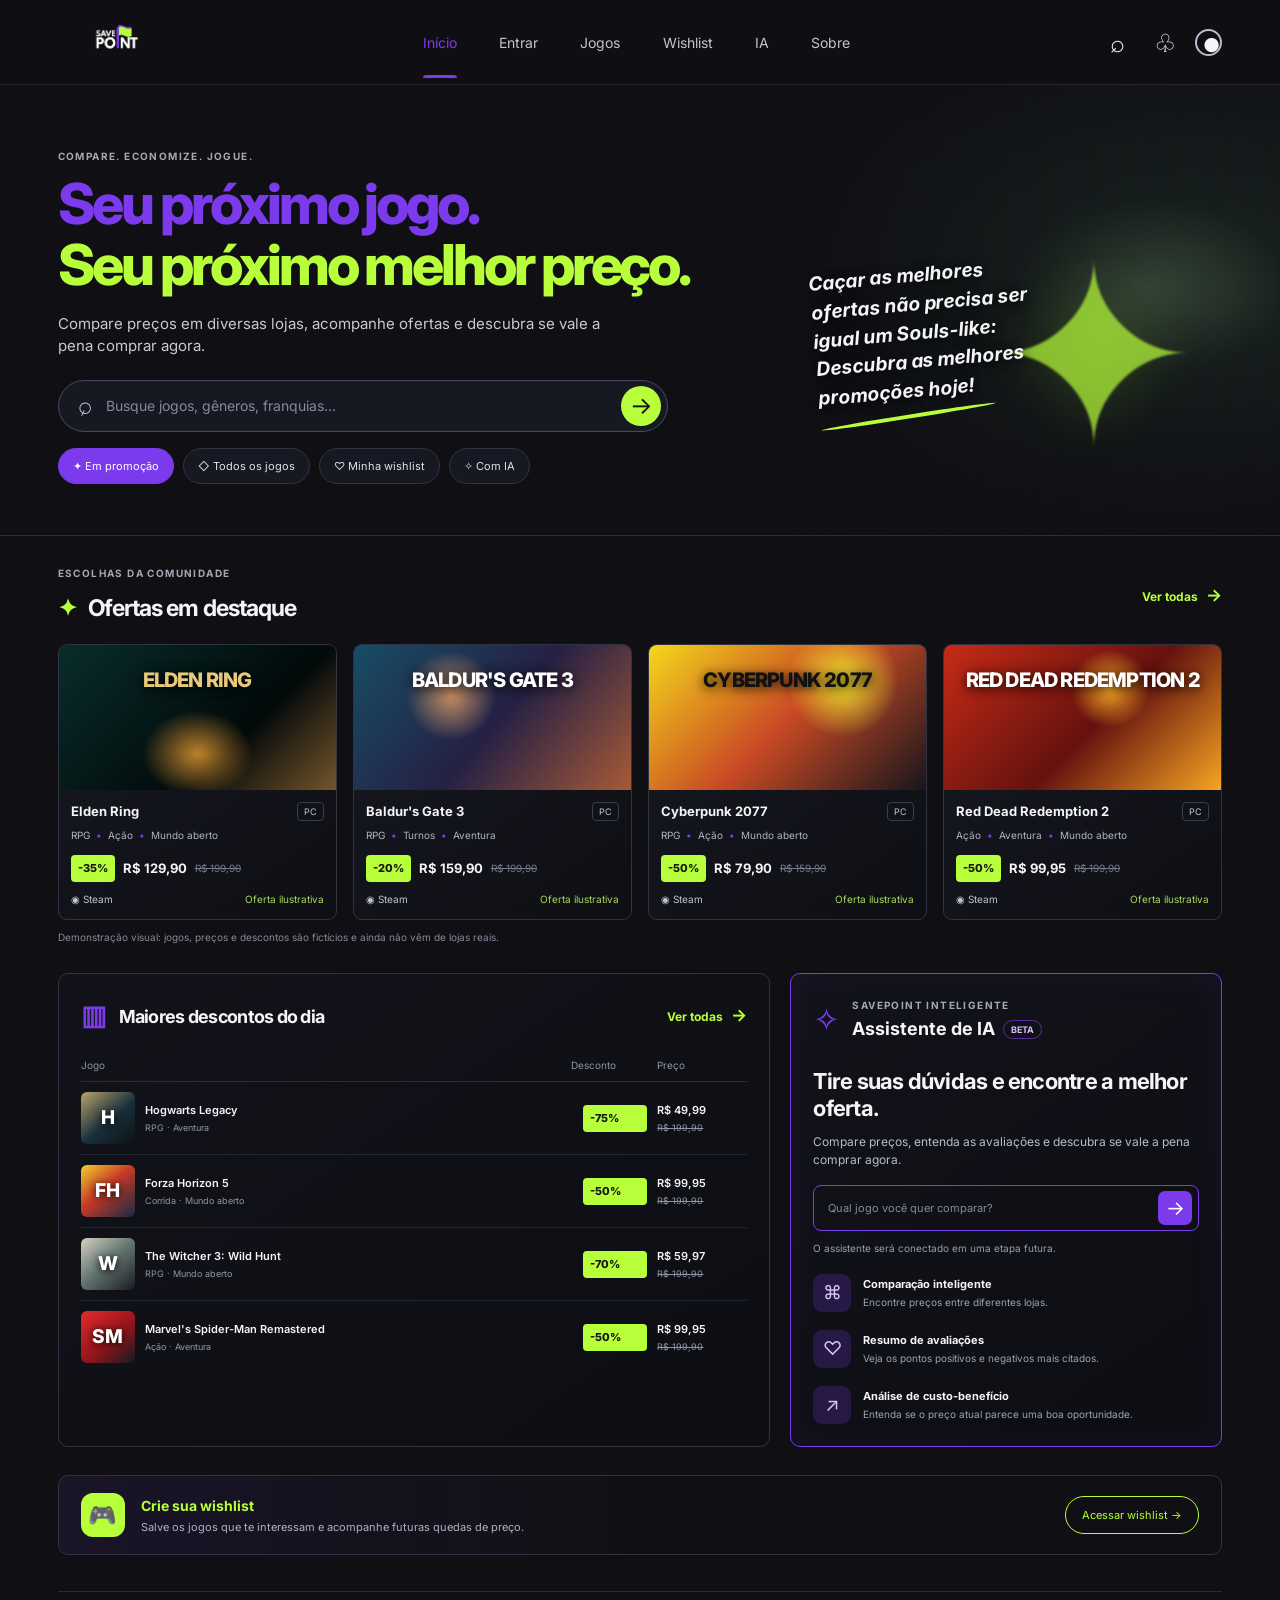
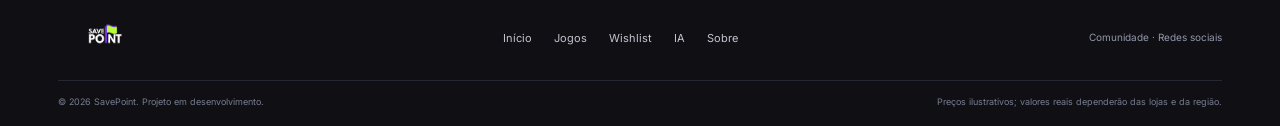
==== SavePoint/index.html @ 069fd445 "feat: implement SavePoint frontend and authentication UI" ====
<!doctype html>
<html lang="pt-BR">
<head>
  <meta charset="utf-8">
  <meta name="viewport" content="width=device-width, initial-scale=1">
  <meta name="theme-color" content="#101014">
  <meta name="description" content="Compare preços de jogos para PC e encontre sua próxima oferta na SavePoint.">
  <title>SavePoint — Seu próximo jogo. Seu próximo melhor preço.</title>
  <link rel="stylesheet" href="css/style.css">
  <script src="js/script.js" defer></script>
</head>
<body>
  <header class="site-header">
    <a class="brand" href="#" aria-label="SavePoint — início">
      <img src="assets/logo.png" alt="SavePoint" class="brand-logo">
    </a>
    <button class="menu-toggle" aria-expanded="false" aria-controls="main-nav">Menu</button>
    <nav class="main-nav" id="main-nav" aria-label="Navegação principal">
      <a class="active" href="#inicio">Início</a>
      <a href="login.html">Entrar</a>
      <a href="#ofertas">Jogos</a>
      <a href="#wishlist">Wishlist</a>
      <a href="#assistente">IA</a>
      <a href="#sobre">Sobre</a>
    </nav>
    <div class="header-actions">
      <button class="icon-button" type="button" aria-label="Focar busca" id="focus-search">⌕</button>
      <button class="icon-button" type="button" aria-label="Notificações">♧</button>
      <button class="icon-button profile-button" type="button" aria-label="Perfil">●</button>
    </div>
         </header>



  <main>
    <section class="hero" id="inicio">
      <div class="hero-content">
        <p class="eyebrow">COMPARE. ECONOMIZE. JOGUE.</p>
        <h1><span class="headline-purple">Seu próximo jogo.</span><br><span class="headline-green">Seu próximo melhor preço.</span></h1>
        <p class="hero-copy">Compare preços em diversas lojas, acompanhe ofertas e descubra se vale a pena comprar agora.</p>
        <form class="search-form" id="search-form" role="search">
          <label class="sr-only" for="game-search">Busque jogos, gêneros ou franquias</label>
          <span class="search-icon" aria-hidden="true">⌕</span>
          <input id="game-search" type="search" placeholder="Busque jogos, gêneros, franquias..." autocomplete="off">
          <button class="search-submit" type="submit" aria-label="Buscar">→</button>
        </form>
        <div class="quick-filters" aria-label="Atalhos">
          <button class="filter-chip selected" data-filter="sale" type="button">✦ Em promoção</button>
          <button class="filter-chip" data-filter="all" type="button">◇ Todos os jogos</button>
          <a class="filter-chip" href="#wishlist">♡ Minha wishlist</a>
          <a class="filter-chip" href="#assistente">✧ Com IA</a>
        </div>
      </div>
      <div class="hero-art" aria-label="Arte decorativa de fantasia">
        <div class="hero-art-overlay"></div>
        <p class="hero-note">Caçar as melhores ofertas não precisa ser igual um <em>Souls-like</em>: Descubra as melhores promoções hoje!</p>
      </div>
    </section>



    <section class="section deals-section" id="ofertas">
      <div class="section-heading">
        <div>
          <p class="section-kicker">ESCOLHAS DA COMUNIDADE</p>
            <h2><span class="lime-symbol">✦</span> Ofertas em destaque</h2>
        </div>
        <a class="text-link" href="#descontos">Ver todas <span aria-hidden="true">→</span></a>
      </div>
      <div class="deal-grid" id="deal-grid">
        <article class="game-card" data-title="Elden Ring" data-sale="true">
          <div class="game-art art-elden" role="img" aria-label="Arte ilustrativa de fantasia sombria"><span>ELDEN RING</span></div>
          <div class="game-card-body">
            <div class="game-title-row"><h3>Elden Ring</h3><span class="store-label">PC</span></div>
            <p class="game-tags">RPG <span>•</span> Ação <span>•</span> Mundo aberto</p>
            <div class="price-row"><span class="discount">-35%</span><strong>R$ 129,90</strong><del>R$ 199,90</del></div>
            <p class="store-name">◉ Steam <span class="deal-status">Oferta ilustrativa</span></p>
          </div>
        </article>
        <article class="game-card" data-title="Baldur's Gate 3" data-sale="true">
          <div class="game-art art-baldur" role="img" aria-label="Arte ilustrativa de aventura fantástica"><span>BALDUR'S GATE 3</span></div>
          <div class="game-card-body">
            <div class="game-title-row"><h3>Baldur's Gate 3</h3><span class="store-label">PC</span></div>
            <p class="game-tags">RPG <span>•</span> Turnos <span>•</span> Aventura</p>
            <div class="price-row"><span class="discount">-20%</span><strong>R$ 159,90</strong><del>R$ 199,90</del></div>
            <p class="store-name">◉ Steam <span class="deal-status">Oferta ilustrativa</span></p>
          </div>
        </article>
        <article class="game-card" data-title="Cyberpunk 2077" data-sale="true">
          <div class="game-art art-cyber" role="img" aria-label="Arte ilustrativa de ficção científica"><span>CYBERPUNK 2077</span></div>
          <div class="game-card-body">
            <div class="game-title-row"><h3>Cyberpunk 2077</h3><span class="store-label">PC</span></div>
            <p class="game-tags">RPG <span>•</span> Ação <span>•</span> Mundo aberto</p>
            <div class="price-row"><span class="discount">-50%</span><strong>R$ 79,90</strong><del>R$ 159,90</del></div>
            <p class="store-name">◉ Steam <span class="deal-status">Oferta ilustrativa</span></p>
          </div>
        </article>
        <article class="game-card" data-title="Red Dead Redemption 2" data-sale="true">
          <div class="game-art art-reddead" role="img" aria-label="Arte ilustrativa de faroeste"><span>RED DEAD REDEMPTION 2</span></div>
          <div class="game-card-body">
            <div class="game-title-row"><h3>Red Dead Redemption 2</h3><span class="store-label">PC</span></div>
            <p class="game-tags">Ação <span>•</span> Aventura <span>•</span> Mundo aberto</p>
            <div class="price-row"><span class="discount">-50%</span><strong>R$ 99,95</strong><del>R$ 199,90</del></div>
            <p class="store-name">◉ Steam <span class="deal-status">Oferta ilustrativa</span></p>
          </div>
        </article>
      </div>
      <p class="demo-notice">Demonstração visual: jogos, preços e descontos são fictícios e ainda não vêm de lojas reais.</p>
    </section>

    <section class="content-grid">
      <section class="panel discounts-panel" id="descontos">
        <div class="panel-heading">
          <div><span class="panel-icon purple-icon">▥</span><h2>Maiores descontos do dia</h2></div>
          <a class="text-link" href="#ofertas">Ver todas <span aria-hidden="true">→</span></a>
        </div>
        <div class="discount-table">
          <div class="table-head"><span>Jogo</span><span>Desconto</span><span>Preço</span></div>
          <article class="discount-row"><div class="mini-cover mini-hogwarts">H</div><div class="row-game"><strong>Hogwarts Legacy</strong><small>RPG · Aventura</small></div><span class="discount">-75%</span><div class="row-price"><strong>R$ 49,99</strong><del>R$ 199,90</del></div></article>
          <article class="discount-row"><div class="mini-cover mini-racing">FH</div><div class="row-game"><strong>Forza Horizon 5</strong><small>Corrida · Mundo aberto</small></div><span class="discount">-50%</span><div class="row-price"><strong>R$ 99,95</strong><del>R$ 199,90</del></div></article>
          <article class="discount-row"><div class="mini-cover mini-witcher">W</div><div class="row-game"><strong>The Witcher 3: Wild Hunt</strong><small>RPG · Mundo aberto</small></div><span class="discount">-70%</span><div class="row-price"><strong>R$ 59,97</strong><del>R$ 199,90</del></div></article>
          <article class="discount-row"><div class="mini-cover mini-spider">SM</div><div class="row-game"><strong>Marvel's Spider-Man Remastered</strong><small>Ação · Aventura</small></div><span class="discount">-50%</span><div class="row-price"><strong>R$ 99,95</strong><del>R$ 199,90</del></div></article>
        </div>
      </section>

      <aside class="panel ai-panel" id="assistente">
        <div class="ai-heading"><span class="ai-sparkle">✧</span><div><p class="section-kicker">SAVEPOINT INTELIGENTE</p><h2>Assistente de IA <span class="beta-badge">BETA</span></h2></div></div>
        <h3>Tire suas dúvidas e encontre a melhor oferta.</h3>
        <p class="ai-copy">Compare preços, entenda as avaliações e descubra se vale a pena comprar agora.</p>
        <form class="ai-form" id="ai-form">
          <label class="sr-only" for="ai-question">Pergunte ao assistente</label>
          <input id="ai-question" type="text" placeholder="Qual jogo você quer comparar?">
          <button type="submit" aria-label="Enviar pergunta">→</button>
        </form>
        <p class="ai-feedback" id="ai-feedback" aria-live="polite">O assistente será conectado em uma etapa futura.</p>
        <div class="ai-feature"><span>⌘</span><div><strong>Comparação inteligente</strong><p>Encontre preços entre diferentes lojas.</p></div></div>
        <div class="ai-feature"><span>♡</span><div><strong>Resumo de avaliações</strong><p>Veja os pontos positivos e negativos mais citados.</p></div></div>
        <div class="ai-feature"><span>↗</span><div><strong>Análise de custo-benefício</strong><p>Entenda se o preço atual parece uma boa oportunidade.</p></div></div>
      </aside>
    </section>



    <section class="wishlist-banner" id="wishlist">
      <div class="wishlist-icon">🎮</div>
      <div><h2>Crie sua wishlist</h2><p>Salve os jogos que te interessam e acompanhe futuras quedas de preço.</p></div>
      <button class="outline-button" id="wishlist-button" type="button">Acessar wishlist <span aria-hidden="true">→</span></button>
    </section>
  </main>





  <footer class="site-footer" id="sobre">
    <div class="footer-main">
    <a class="brand footer-brand" href="#inicio"><img src="assets/logo.png" alt="SavePoint" class="brand-logo"></a>
    <nav aria-label="Navegação do rodapé"><a href="#inicio">Início</a><a href="#ofertas">Jogos</a><a href="#wishlist">Wishlist</a><a href="#assistente">IA</a><a href="#sobre">Sobre</a></nav>
        <p class="footer-social">Comunidade · Redes sociais</p>
    </div>
    <div class="footer-bottom"><span>© 2026 SavePoint. Projeto em desenvolvimento.</span><span>Preços ilustrativos; valores reais dependerão das lojas e da região.</span></div>
  </footer>
</body>
</html>
---- SavePoint/css/style.css ----
@import url('https://fonts.googleapis.com/css2?family=Inter:wght@400;500;600;700;800&display=swap');

:root {
  --bg: #101014;
  --purple: #7C3AED;
  --lime: #B8FF3B;
  --panel: #242424;
  --white: #F5F5F7;
  --muted: #A5A7B5;
  --line: #2A2D3A;
  --content: 1440px;
}
* { box-sizing: border-box; }

html { scroll-behavior: smooth; }

body { margin: 0; background: var(--bg); color: var(--white); font-family: Inter, Arial, sans-serif; font-size: 14px; line-height: 1.5; }
a { color: inherit; text-decoration: none; }

button, input { font: inherit; }

button, a { -webkit-tap-highlight-color: transparent; }

button { cursor: pointer; }

.site-header { min-height: 76px; padding: 12px clamp(20px, 4.5vw, 68px); display: flex; align-items: center; gap: 36px; border-bottom: 1px solid #252630; background: rgba(16,16,20,.96); position: sticky; top: 0; z-index: 10; }
.brand { display: inline-flex; align-items: center; flex-shrink: 0; }

.brand-logo { display: block; width: 116px; max-height: 60px; object-fit: contain; }
.main-nav { display: flex; align-items: center; justify-content: center; gap: clamp(20px, 3.3vw, 48px); margin: 0 auto; }
.main-nav a, .site-footer nav a { color: #C3C4D0; transition: color .2s ease; }
.main-nav a:hover, .site-footer nav a:hover { color: var(--lime); }
.main-nav a.active { color: var(--purple); position: relative; }

.main-nav a.active::after { content: ""; height: 3px; background: var(--purple); position: absolute; bottom: -25px; left: 0; right: 0; border-radius: 3px 3px 0 0; }
.header-actions { display: flex; gap: 12px; align-items: center; }
.icon-button { width: 36px; height: 36px; display: grid; place-items: center; color: var(--white); background: transparent; border: 0; font-size: 25px; }
.profile-button { font-size: 19px; border: 2px solid #B8BDD0; border-radius: 50%; width: 27px; height: 27px; }
.menu-toggle { display: none; color: var(--white); background: var(--panel); border: 1px solid var(--line); border-radius: 9px; padding: 7px 10px; }
.hero { min-height: 390px; position: relative; overflow: hidden; display: grid; grid-template-columns: 1.2fr .8fr; border-bottom: 1px solid var(--line); }
.hero-content { padding: clamp(35px, 5vw, 70px) 0 clamp(35px, 4vw, 55px) clamp(20px, 4.5vw, 68px); position: relative; z-index: 2; }
.eyebrow, .section-kicker { color: var(--muted); letter-spacing: .14em; font-size: 10px; font-weight: 700; margin: 0 0 10px; }
.hero h1 { font-size: clamp(34px, 4.4vw, 61px); line-height: 1.08; letter-spacing: -.055em; margin: 0; font-weight: 800; }
.headline-purple { color: var(--purple); }
.headline-green { color: var(--lime); }
.hero-copy { color: #C7C9D5; max-width: 560px; font-size: 15px; margin: 17px 0 22px; }
.search-form { max-width: 610px; display: flex; align-items: center; gap: 12px; border: 1px solid #45485D; background: #171922; border-radius: 999px; padding: 5px 6px 5px 18px; min-height: 52px; box-shadow: inset 0 0 0 1px rgba(255,255,255,.015); }
.search-icon { color: #B8BDD0; font-size: 25px; transform: rotate(-20deg); }
.search-form input, .ai-form input { flex: 1; min-width: 0; background: transparent; border: 0; outline: 0; color: var(--white); }
.search-form input::placeholder, .ai-form input::placeholder { color: #85899B; }
.search-submit { width: 40px; height: 40px; border: 0; border-radius: 50%; color: #141414; background: var(--lime); font-size: 24px; transition: transform .2s; }
.search-submit:hover { transform: translateX(2px); }
.quick-filters { display: flex; flex-wrap: wrap; gap: 9px; margin-top: 16px; }
.filter-chip { color: #E0E1E9; background: #171922; border: 1px solid #303342; border-radius: 999px; padding: 9px 14px; font-size: 11px; }
.filter-chip:hover { border-color: var(--purple); }
.filter-chip.selected { background: var(--purple); border-color: var(--purple); color: white; }
.hero-art { min-height: 390px; position: relative; background: radial-gradient(ellipse at 75% 45%, #3B4D3B 0%, #17201E 25%, #101014 70%); }
.hero-art::before { content: ""; position: absolute; inset: 0; background: linear-gradient(90deg, var(--bg) 0%, rgba(16,16,20,.45) 26%, rgba(16,16,20,.05) 100%), linear-gradient(0deg, rgba(16,16,20,.55), transparent 50%); }
.hero-art::after { content: "✦"; position: absolute; right: 16%; top: 18%; color: rgba(184,255,59,.7); font-size: clamp(120px, 20vw, 250px); filter: blur(1px); text-shadow: 0 0 60px rgba(184,255,59,.16); }
.hero-note { position: absolute; z-index: 1; left: 9%; bottom: 22%; max-width: 220px; color: var(--white); font-size: clamp(15px, 1.5vw, 20px); font-style: italic; font-weight: 700; transform: rotate(-5deg); text-shadow: 0 2px 12px #000; }
.hero-note::after { content: ""; display: block; height: 4px; width: 80%; margin-top: 9px; background: var(--lime); transform: rotate(-4deg); border-radius: 50%; }
.section, .content-grid, .wishlist-banner, .site-footer { width: min(calc(100% - 2 * clamp(20px, 4.5vw, 68px)), var(--content)); margin-left: auto; margin-right: auto; }
.deals-section { padding-top: 30px; }
.section-heading, .panel-heading { display: flex; align-items: center; justify-content: space-between; gap: 18px; margin-bottom: 18px; }
.section-heading h2, .panel-heading h2 { margin: 0; font-size: 23px; letter-spacing: -.04em; }
.lime-symbol { color: var(--lime); margin-right: 8px; }
.text-link { color: var(--lime); font-size: 12px; font-weight: 700; white-space: nowrap; }
.text-link span { font-size: 17px; margin-left: 5px; }
.deal-grid { display: grid; grid-template-columns: repeat(4, minmax(0, 1fr)); gap: 16px; }
.game-card { overflow: hidden; border: 1px solid #303342; background: linear-gradient(145deg, #171922, #0E0F14); border-radius: 9px; transition: transform .2s ease, border-color .2s ease; min-width: 0; }
.game-card:hover { transform: translateY(-3px); border-color: var(--purple); }
.game-art { height: 145px; display: flex; align-items: flex-start; justify-content: center; padding: 20px 8px; color: white; text-align: center; font-weight: 800; font-size: 20px; letter-spacing: -.04em; text-shadow: 0 2px 12px #000; position: relative; overflow: hidden; }
.game-art::before { content: ""; position: absolute; inset: 0; opacity: .8; }
.game-art span { position: relative; z-index: 1; }
.art-elden { background: radial-gradient(ellipse at 50% 75%, #BD812B, transparent 28%), linear-gradient(135deg, #082D2B, #020909 65%, #75552B); color: #E9C87C; }
.art-baldur { background: radial-gradient(circle at 35% 35%, #C58D62, transparent 22%), linear-gradient(130deg, #174D65, #252044 52%, #A75A37); }
.art-cyber { background: radial-gradient(circle at 70% 25%, #F2E52E, transparent 25%), linear-gradient(135deg, #F4D81B, #C94A24 50%, #17151D); color: #111; }
.art-reddead { background: radial-gradient(circle at 60% 30%, #F9AB24, transparent 20%), linear-gradient(135deg, #C72B16, #64120F 55%, #F6A522); }
.game-card-body { padding: 12px; }
.game-title-row { display: flex; align-items: center; justify-content: space-between; gap: 8px; }
.game-title-row h3 { font-size: 13px; margin: 0; font-weight: 700; }
.store-label { font-size: 9px; color: #C5C7D5; border: 1px solid #3A3D4D; padding: 2px 6px; border-radius: 4px; }
.game-tags { color: #B0B4C5; font-size: 10px; margin: 7px 0 12px; }
.game-tags span { color: var(--purple); padding: 0 3px; }
.price-row { display: flex; align-items: center; flex-wrap: wrap; gap: 8px; }
.discount { display: inline-block; color: #15180D; background: var(--lime); font-size: 11px; font-weight: 800; padding: 5px 7px; border-radius: 4px; white-space: nowrap; }
.price-row strong { font-size: 13px; }
del { color: #777D91; font-size: 10px; }
.store-name { color: #C0C4D2; font-size: 10px; margin: 10px 0 0; }
.deal-status { color: #A7D95B; float: right; }
.demo-notice { color: #85899B; font-size: 10px; margin: 10px 0 0; }
.content-grid { display: grid; grid-template-columns: minmax(0, 1.65fr) minmax(290px, 1fr); gap: 20px; margin-top: 28px; }
.panel { border: 1px solid #303342; border-radius: 10px; background: linear-gradient(145deg, #12131A, #0D0E13); padding: 22px; min-width: 0; }
.panel-heading { margin-bottom: 14px; }
.panel-heading > div { display: flex; align-items: center; gap: 12px; }
.panel-heading h2 { font-size: 18px; }
.panel-icon { font-size: 27px; font-weight: 800; }
.purple-icon { color: var(--purple); }
.discount-table { width: 100%; }
.table-head { display: grid; grid-template-columns: minmax(0, 1fr) 76px 90px; gap: 10px; color: #8F94A9; font-size: 10px; border-bottom: 1px solid #282B38; padding: 8px 0; }
.discount-row { display: grid; grid-template-columns: 54px minmax(0, 1fr) 64px 90px; gap: 10px; align-items: center; border-bottom: 1px solid #252834; padding: 10px 0; }
.discount-row:last-child { border-bottom: 0; padding-bottom: 0; }
.mini-cover { width: 54px; height: 52px; border-radius: 6px; display: grid; place-items: center; font-weight: 800; font-size: 19px; color: white; text-shadow: 0 1px 8px #000; }
.mini-hogwarts { background: linear-gradient(140deg, #B7A36B, #172F3B 55%, #101014); }
.mini-racing { background: linear-gradient(140deg, #F2D02F, #C83A26 45%, #152A43); }
.mini-witcher { background: linear-gradient(140deg, #D6D1C0, #687B76 45%, #1A1B22); }
.mini-spider { background: linear-gradient(140deg, #E52B2D, #95151B 55%, #171922); }
.row-game { min-width: 0; }
.row-game strong, .row-price strong { display: block; font-size: 11px; font-weight: 600; }
.row-game small, .row-price del { display: block; color: #8F94A9; font-size: 9px; margin-top: 3px; }
.row-price { white-space: nowrap; }
.ai-panel { border-color: var(--purple); box-shadow: inset 0 0 35px rgba(124,58,237,.07); }
.ai-heading { display: flex; gap: 12px; align-items: center; }
.ai-sparkle { color: var(--purple); font-size: 32px; }
.ai-heading .section-kicker { margin-bottom: 2px; }
.ai-heading h2 { margin: 0; font-size: 18px; }
.beta-badge { font-size: 9px; color: #D6BFFF; border: 1px solid #5C2AA5; border-radius: 99px; padding: 3px 7px; vertical-align: middle; margin-left: 4px; }
.ai-panel > h3 { font-size: 22px; line-height: 1.25; margin: 24px 0 10px; letter-spacing: -.035em; }
.ai-copy { color: #B8BBCB; font-size: 12px; margin: 0 0 16px; }
.ai-form { display: flex; align-items: center; gap: 8px; border: 1px solid var(--purple); padding: 5px 6px 5px 12px; border-radius: 8px; }
.ai-form input { font-size: 11px; }
.ai-form button { width: 34px; height: 34px; border: 0; background: var(--purple); color: white; border-radius: 7px; font-size: 20px; }
.ai-feedback { color: #9A9EB0; font-size: 10px; min-height: 15px; }
.ai-feature { display: flex; align-items: center; gap: 12px; margin-top: 18px; }
.ai-feature > span { flex: 0 0 38px; height: 38px; display: grid; place-items: center; border-radius: 9px; color: #D9C4FF; background: rgba(124,58,237,.22); font-size: 19px; }
.ai-feature strong { display: block; font-size: 11px; }
.ai-feature p { margin: 3px 0 0; color: #9DA2B6; font-size: 10px; }
.wishlist-banner { margin-top: 28px; margin-bottom: 36px; border: 1px solid #303342; border-radius: 10px; background: linear-gradient(90deg, rgba(124,58,237,.09), transparent 50%); display: flex; align-items: center; gap: 16px; padding: 17px 22px; }
.wishlist-icon { width: 44px; height: 44px; display: grid; place-items: center; border-radius: 12px; background: var(--lime); color: #111; font-size: 23px; }
.wishlist-banner h2 { color: var(--lime); font-size: 14px; margin: 0 0 3px; }
.wishlist-banner p { color: #AEB2C3; font-size: 11px; margin: 0; }
.outline-button { margin-left: auto; background: transparent; color: var(--lime); border: 1px solid var(--lime); border-radius: 999px; padding: 10px 16px; font-size: 11px; white-space: nowrap; }
.outline-button:hover { color: var(--bg); background: var(--lime); }
.site-footer { border-top: 1px solid #282B38; padding: 22px 0 18px; }
.footer-main { display: flex; align-items: center; gap: 24px; justify-content: space-between; padding-bottom: 18px; }
.footer-brand .brand-logo { width: 94px; max-height: 48px; }
.site-footer nav { display: flex; flex-wrap: wrap; gap: 22px; font-size: 11px; }
.footer-social { color: #9297AA; font-size: 10px; }
.footer-bottom { display: flex; justify-content: space-between; gap: 20px; border-top: 1px solid #252834; padding-top: 14px; color: #777D91; font-size: 9px; }
.sr-only { position: absolute; width: 1px; height: 1px; padding: 0; margin: -1px; overflow: hidden; clip: rect(0,0,0,0); white-space: nowrap; border: 0; }




@media (min-width: 1500px) {
  .hero-content { padding-left: max(68px, calc((100vw - var(--content))/2)); }
}
@media (max-width: 1050px) {
  .site-header { gap: 20px; }
  .brand-logo { width: 96px; }
  .main-nav { gap: 18px; }
  .hero { grid-template-columns: 1.1fr .7fr; }
  .hero-art { min-height: 360px; }
  .deal-grid { grid-template-columns: repeat(2, minmax(0, 1fr)); }
  .game-art { height: 170px; }
  .content-grid { grid-template-columns: 1fr; }
  .ai-panel { display: grid; grid-template-columns: 1fr 1fr; column-gap: 24px; }
  .ai-heading, .ai-panel > h3, .ai-copy, .ai-form, .ai-feedback { grid-column: 1 / -1; }
  .ai-feature { margin-top: 12px; }
}
@media (max-width: 700px) {
  .site-header { min-height: 66px; padding: 10px 18px; flex-wrap: wrap; gap: 12px; }
  .brand-logo { width: 88px; max-height: 45px; }
  .menu-toggle { display: block; margin-left: auto; }
  .header-actions { gap: 3px; }
  .icon-button { width: 30px; font-size: 21px; }
  .main-nav { display: none; order: 5; width: 100%; justify-content: flex-start; flex-wrap: wrap; padding: 8px 0 4px; gap: 18px; }
  .main-nav.open { display: flex; }
  .main-nav a.active::after { bottom: -7px; }
  .hero { display: block; }
  .hero-content { padding: 36px 20px 28px; }
  .hero h1 { font-size: clamp(34px, 9vw, 48px); }
  .hero-copy { font-size: 13px; }
  .hero-art { min-height: 155px; }
  .hero-art::before { background: linear-gradient(90deg, rgba(16,16,20,.5), rgba(16,16,20,.1)), linear-gradient(0deg, var(--bg), transparent 55%); }
  .hero-art::after { font-size: 125px; right: 5%; top: -12%; }
  .hero-note { left: 7%; bottom: 15%; font-size: 14px; max-width: 260px; }
  .section, .content-grid, .wishlist-banner, .site-footer { width: calc(100% - 36px); }
  .deals-section { padding-top: 24px; }
  .section-heading h2 { font-size: 20px; }
  .deal-grid { grid-template-columns: 1fr 1fr; gap: 10px; }
  .game-art { height: 112px; font-size: 15px; padding-top: 14px; }
  .game-card-body { padding: 9px; }
  .game-title-row h3 { font-size: 11px; }
  .game-tags { font-size: 9px; }
  .price-row { gap: 5px; }
  .price-row strong { font-size: 11px; }
  .price-row del { display: none; }
  .store-name { font-size: 9px; }
  .deal-status { display: none; }
  .content-grid { margin-top: 22px; gap: 14px; }
  .panel { padding: 15px 12px; }
  .panel-heading h2 { font-size: 15px; }
  .panel-heading { gap: 8px; }
  .panel-heading .text-link { font-size: 10px; }
  .discount-row { grid-template-columns: 42px minmax(0, 1fr) 52px; gap: 8px; }
  .mini-cover { width: 42px; height: 45px; }
  .discount-row > .discount { grid-column: 3; grid-row: 1; justify-self: end; font-size: 9px; padding: 4px; }
  .row-price { grid-column: 2 / 4; display: flex; gap: 7px; align-items: baseline; }
  .row-price strong, .row-game strong { font-size: 10px; }
  .row-price del { font-size: 9px; }
  .row-game small { font-size: 8px; }
  .table-head { grid-template-columns: minmax(0, 1fr) 60px; }
  .table-head span:nth-child(2) { display: none; }
  .table-head span:nth-child(3) { text-align: right; }
  .ai-panel { display: block; }
  .ai-panel > h3 { font-size: 20px; margin-top: 18px; }
  .ai-feature { margin-top: 15px; }
  .wishlist-banner { align-items: flex-start; flex-wrap: wrap; padding: 15px; gap: 11px; }
  .wishlist-banner > div:nth-child(2) { flex: 1; min-width: 180px; }
  .wishlist-banner p { line-height: 1.4; }
  .outline-button { margin-left: 55px; }
  .footer-main { align-items: flex-start; flex-wrap: wrap; }
  .site-footer nav { order: 3; width: 100%; gap: 16px; }
  .footer-social { margin-left: auto; }
  .footer-bottom { flex-direction: column; gap: 6px; }
}
@media (max-width: 380px) {
  .header-actions .icon-button:first-child { display: none; }
  .deal-grid { grid-template-columns: 1fr; }
  .game-art { height: 150px; }
  .quick-filters { gap: 6px; }
  .filter-chip { padding: 8px 10px; font-size: 10px; }
}



/* SAVEPOINT (AUTENTICAÇÃO)*/

.auth-page {
    min-height: 100vh;
    display: flex;
    flex-direction: column;
    background:
        radial-gradient(
            ellipse at 50% 35%,
            rgba(124, 58, 237, 0.10),
            transparent 55%
        ),
        var(--bg, #101014);
}

/* Cabeçalho */

.auth-header {
    width: 100%;
    padding-inline: clamp(20px, 5vw, 72px);
}

.auth-header .brand-logo {
    width: 88px;
    height: auto;
}

.auth-back-link {
    color: #A5A7B5;
    font-size: 0.9rem;
    transition: color 0.2s ease;
}

.auth-back-link:hover {
    color: var(--lime, #B8FF3B);
}

/* principal */

.auth-main {
    flex: 1;
    display: flex;
    flex-direction: column;
    align-items: center;
    justify-content: center;
    padding: 40px 20px 24px;
}

/* Cartão */

.auth-card {
    width: 100%;
    max-width: 440px;
    padding: 36px;
    background: rgba(36, 36, 36, 0.92);
    border: 1px solid #343440;
    border-radius: 20px;
    box-shadow: 0 24px 80px rgba(0, 0, 0, 0.28);
}

/* Logo centralizada */

.auth-logo {
    display: flex;
    justify-content: center;
    margin-bottom: 20px;
}

.auth-logo img {
    display: block;
    width: 112px;
    height: auto;
}

/* Títulos */

.auth-eyebrow {
    margin: 0 0 10px;
    color: var(--lime, #B8FF3B);
    font-size: 0.72rem;
    font-weight: 700;
    letter-spacing: 0.12em;
    text-align: center;
}

.auth-card h1 {
    margin: 0;
    color: var(--white, #F5F5F7);
    font-size: clamp(1.7rem, 5vw, 2rem);
    line-height: 1.2;
    text-align: center;
}

.auth-description {
    margin: 12px 0 26px;
    color: #A5A7B5;
    font-size: 0.92rem;
    line-height: 1.6;
    text-align: center;
}

/* Abas */

.auth-tabs {
    display: grid;
    grid-template-columns: repeat(2, minmax(0, 1fr));
    gap: 6px;
    padding: 5px;
    margin-bottom: 26px;
    background: #17171E;
    border: 1px solid #30303B;
    border-radius: 12px;
}

.auth-tab {
    padding: 11px 12px;
    color: #A5A7B5;
    background: transparent;
    border: 0;
    border-radius: 8px;
    font: inherit;
    font-size: 0.9rem;
    font-weight: 600;
    cursor: pointer;
    transition:
        background 0.2s ease,
        color 0.2s ease;
}

.auth-tab:hover {
    color: var(--white, #F5F5F7);
}

.auth-tab.active {
    color: var(--white, #F5F5F7);
    background: var(--purple, #7C3AED);
}

/* Formulários */

.auth-form {
    display: flex;
    flex-direction: column;
    gap: 18px;
}

.auth-form[hidden],
.auth-feedback[hidden] {
    display: none;
}

.auth-field {
    display: flex;
    flex-direction: column;
    gap: 8px;
}

.auth-field label {
    color: var(--white, #F5F5F7);
    font-size: 0.88rem;
    font-weight: 600;
}

.auth-field input {
    width: 100%;
    min-height: 48px;
    padding: 12px 14px;
    color: var(--white, #F5F5F7);
    background: #17171E;
    border: 1px solid #393947;
    border-radius: 10px;
    outline: none;
    font: inherit;
    font-size: 0.9rem;
    transition:
        border-color 0.2s ease,
        box-shadow 0.2s ease;
}

.auth-field input::placeholder {
    color: #77798A;
}

.auth-field input:focus {
    border-color: var(--purple, #7C3AED);
    box-shadow: 0 0 0 3px rgba(124, 58, 237, 0.18);
}

.auth-field input:invalid:not(:placeholder-shown) {
    border-color: #E06C75;
}

.auth-field small {
    color: #9294A3;
    font-size: 0.76rem;
    line-height: 1.5;
}

/* Botão principal */

.auth-submit {
    display: flex;
    justify-content: center;
    align-items: center;
    gap: 10px;
    min-height: 50px;
    padding: 13px 18px;
    margin-top: 4px;
    color: #101014;
    background: var(--lime, #B8FF3B);
    border: none;
    border-radius: 10px;
    font: inherit;
    font-weight: 750;
    cursor: pointer;
    transition:
        transform 0.2s ease,
        filter 0.2s ease;
}

.auth-submit:hover {
    filter: brightness(1.06);
    transform: translateY(-1px);
}

.auth-submit:active {
    transform: translateY(0);
}

/* Links entre login e cadastro */

.auth-switch {
    margin: 0;
    color: #A5A7B5;
    font-size: 0.85rem;
    text-align: center;
    line-height: 1.7;
}

.auth-switch button {
    padding: 0;
    color: var(--lime, #B8FF3B);
    background: none;
    border: none;
    font: inherit;
    font-weight: 650;
    cursor: pointer;
}

.auth-switch button:hover {
    text-decoration: underline;
}

/* Mensagens */

.auth-feedback {
    margin: 18px 0 0;
    padding: 12px;
    color: var(--white, #F5F5F7);
    background: #17171E;
    border: 1px solid #393947;
    border-radius: 10px;
    font-size: 0.85rem;
    line-height: 1.6;
}

.auth-feedback.error {
    border-color: #E06C75;
}

.auth-feedback.success {
    border-color: var(--lime, #B8FF3B);
}

/* Aviso inferior */

.auth-terms {
    margin: 24px 0 0;
    color: #858796;
    font-size: 0.74rem;
    line-height: 1.7;
    text-align: center;
}

.auth-footer {
    margin: 24px 0 0;
    color: #77798A;
    font-size: 0.75rem;
    text-align: center;
}

/* Acessibilidade */

.auth-page button:focus-visible,
.auth-page a:focus-visible {
    outline: 2px solid var(--lime, #B8FF3B);
    outline-offset: 4px;
}

/* Para Dispositivos móveis */

@media (max-width: 480px) {
    .auth-header {
        padding: 16px 20px;
    }

    .auth-header .brand-logo {
        width: 76px;
    }

    .auth-back-link {
        font-size: 0.8rem;
    }

    .auth-main {
        padding: 24px 16px;
    }

    .auth-card {
        padding: 26px 20px;
        border-radius: 16px;
    }

    .auth-footer {
        max-width: 300px;
        line-height: 1.6;
    }
}
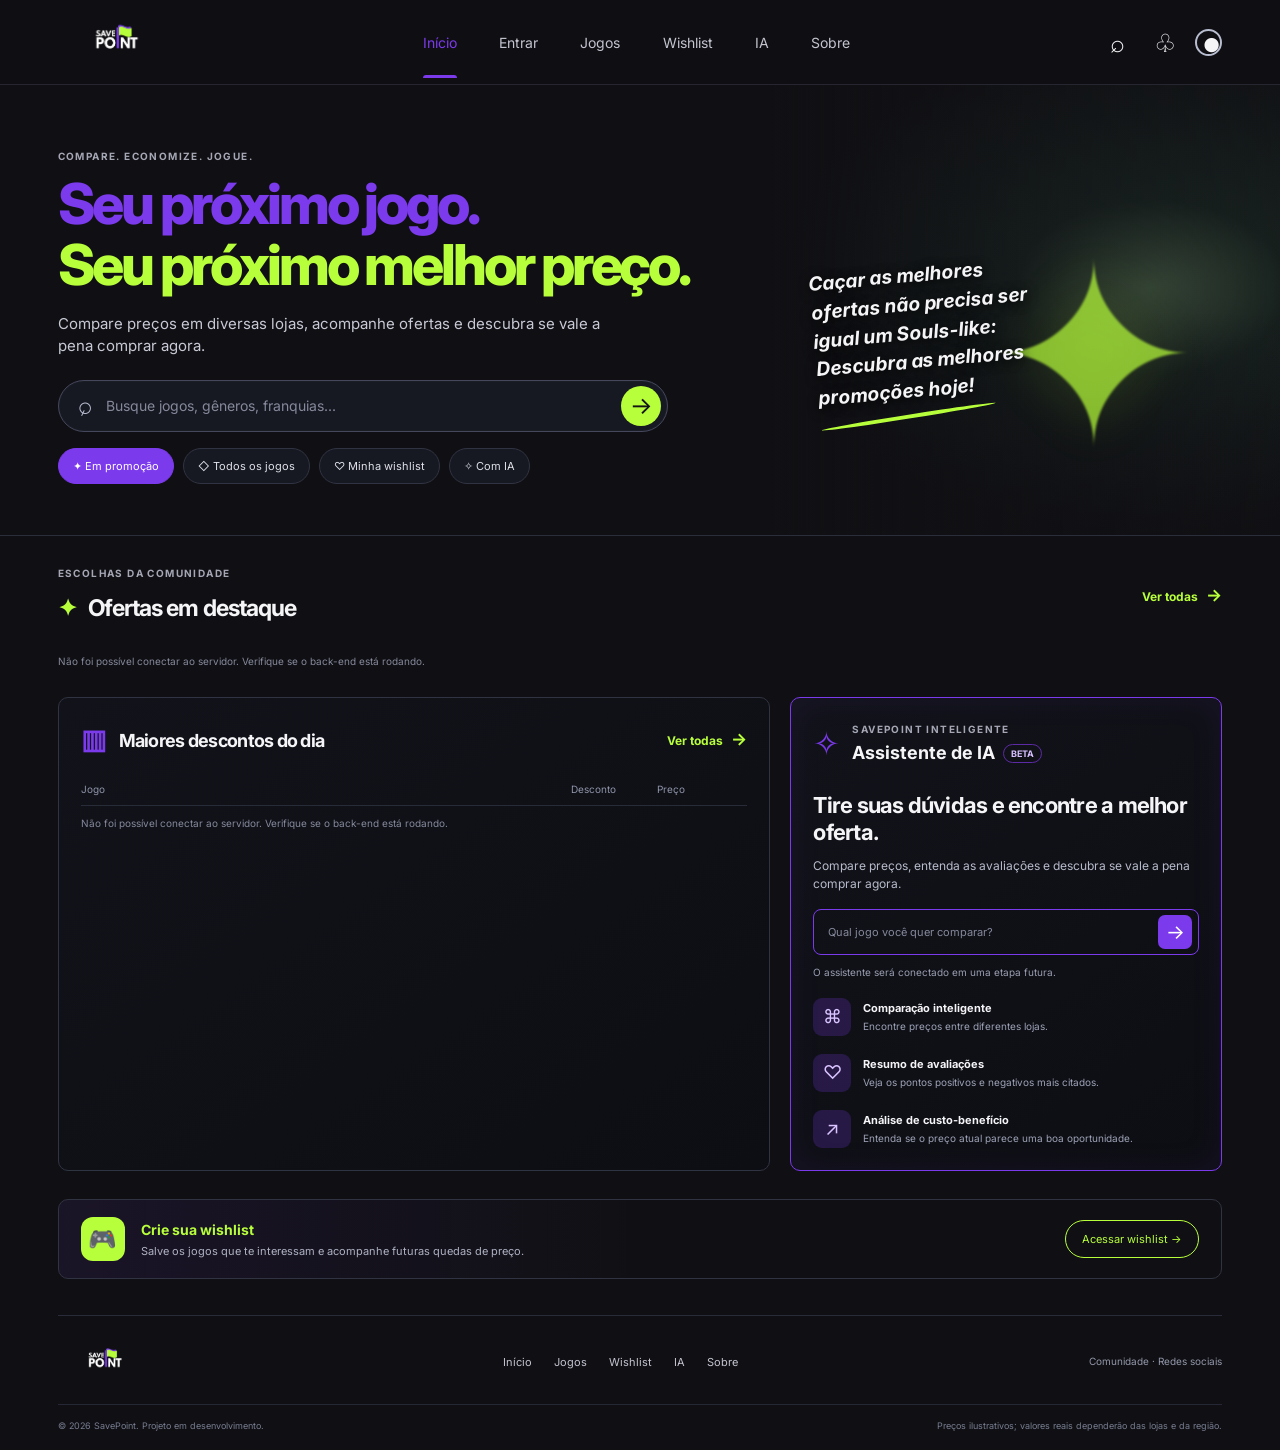
==== commit d5a2c382: "integração do front com o backend" ====
--- a/SavePoint/index.html
+++ b/SavePoint/index.html
@@ -7,6 +7,10 @@
   <meta name="description" content="Compare preços de jogos para PC e encontre sua próxima oferta na SavePoint.">
   <title>SavePoint — Seu próximo jogo. Seu próximo melhor preço.</title>
   <link rel="stylesheet" href="css/style.css">
+
+  <!-- integrando a api no html-->
+  <script src="js/api.js" defer></script>
+
   <script src="js/script.js" defer></script>
 </head>
 <body>
@@ -17,7 +21,7 @@
     <button class="menu-toggle" aria-expanded="false" aria-controls="main-nav">Menu</button>
     <nav class="main-nav" id="main-nav" aria-label="Navegação principal">
       <a class="active" href="#inicio">Início</a>
-      <a href="login.html">Entrar</a>
+      <a href="login.html" id="nav-auth">Entrar</a>
       <a href="#ofertas">Jogos</a>
       <a href="#wishlist">Wishlist</a>
       <a href="#assistente">IA</a>
@@ -29,8 +33,6 @@
       <button class="icon-button profile-button" type="button" aria-label="Perfil">●</button>
     </div>
          </header>
-
-
 
   <main>
     <section class="hero" id="inicio">
@@ -57,8 +59,6 @@
       </div>
     </section>
 
-
-
     <section class="section deals-section" id="ofertas">
       <div class="section-heading">
         <div>
@@ -67,45 +67,13 @@
         </div>
         <a class="text-link" href="#descontos">Ver todas <span aria-hidden="true">→</span></a>
       </div>
-      <div class="deal-grid" id="deal-grid">
-        <article class="game-card" data-title="Elden Ring" data-sale="true">
-          <div class="game-art art-elden" role="img" aria-label="Arte ilustrativa de fantasia sombria"><span>ELDEN RING</span></div>
-          <div class="game-card-body">
-            <div class="game-title-row"><h3>Elden Ring</h3><span class="store-label">PC</span></div>
-            <p class="game-tags">RPG <span>•</span> Ação <span>•</span> Mundo aberto</p>
-            <div class="price-row"><span class="discount">-35%</span><strong>R$ 129,90</strong><del>R$ 199,90</del></div>
-            <p class="store-name">◉ Steam <span class="deal-status">Oferta ilustrativa</span></p>
-          </div>
-        </article>
-        <article class="game-card" data-title="Baldur's Gate 3" data-sale="true">
-          <div class="game-art art-baldur" role="img" aria-label="Arte ilustrativa de aventura fantástica"><span>BALDUR'S GATE 3</span></div>
-          <div class="game-card-body">
-            <div class="game-title-row"><h3>Baldur's Gate 3</h3><span class="store-label">PC</span></div>
-            <p class="game-tags">RPG <span>•</span> Turnos <span>•</span> Aventura</p>
-            <div class="price-row"><span class="discount">-20%</span><strong>R$ 159,90</strong><del>R$ 199,90</del></div>
-            <p class="store-name">◉ Steam <span class="deal-status">Oferta ilustrativa</span></p>
-          </div>
-        </article>
-        <article class="game-card" data-title="Cyberpunk 2077" data-sale="true">
-          <div class="game-art art-cyber" role="img" aria-label="Arte ilustrativa de ficção científica"><span>CYBERPUNK 2077</span></div>
-          <div class="game-card-body">
-            <div class="game-title-row"><h3>Cyberpunk 2077</h3><span class="store-label">PC</span></div>
-            <p class="game-tags">RPG <span>•</span> Ação <span>•</span> Mundo aberto</p>
-            <div class="price-row"><span class="discount">-50%</span><strong>R$ 79,90</strong><del>R$ 159,90</del></div>
-            <p class="store-name">◉ Steam <span class="deal-status">Oferta ilustrativa</span></p>
-          </div>
-        </article>
-        <article class="game-card" data-title="Red Dead Redemption 2" data-sale="true">
-          <div class="game-art art-reddead" role="img" aria-label="Arte ilustrativa de faroeste"><span>RED DEAD REDEMPTION 2</span></div>
-          <div class="game-card-body">
-            <div class="game-title-row"><h3>Red Dead Redemption 2</h3><span class="store-label">PC</span></div>
-            <p class="game-tags">Ação <span>•</span> Aventura <span>•</span> Mundo aberto</p>
-            <div class="price-row"><span class="discount">-50%</span><strong>R$ 99,95</strong><del>R$ 199,90</del></div>
-            <p class="store-name">◉ Steam <span class="deal-status">Oferta ilustrativa</span></p>
-          </div>
-        </article>
+      <div class="deal-grid" id="deal-grid" aria-busy="true">
+        <div class="game-card skeleton skeleton-card" aria-hidden="true"></div>
+        <div class="game-card skeleton skeleton-card" aria-hidden="true"></div>
+        <div class="game-card skeleton skeleton-card" aria-hidden="true"></div>
+        <div class="game-card skeleton skeleton-card" aria-hidden="true"></div>
       </div>
-      <p class="demo-notice">Demonstração visual: jogos, preços e descontos são fictícios e ainda não vêm de lojas reais.</p>
+      <p class="demo-notice" id="deals-notice" aria-live="polite">Carregando jogos...</p>
     </section>
 
     <section class="content-grid">
@@ -116,10 +84,12 @@
         </div>
         <div class="discount-table">
           <div class="table-head"><span>Jogo</span><span>Desconto</span><span>Preço</span></div>
-          <article class="discount-row"><div class="mini-cover mini-hogwarts">H</div><div class="row-game"><strong>Hogwarts Legacy</strong><small>RPG · Aventura</small></div><span class="discount">-75%</span><div class="row-price"><strong>R$ 49,99</strong><del>R$ 199,90</del></div></article>
-          <article class="discount-row"><div class="mini-cover mini-racing">FH</div><div class="row-game"><strong>Forza Horizon 5</strong><small>Corrida · Mundo aberto</small></div><span class="discount">-50%</span><div class="row-price"><strong>R$ 99,95</strong><del>R$ 199,90</del></div></article>
-          <article class="discount-row"><div class="mini-cover mini-witcher">W</div><div class="row-game"><strong>The Witcher 3: Wild Hunt</strong><small>RPG · Mundo aberto</small></div><span class="discount">-70%</span><div class="row-price"><strong>R$ 59,97</strong><del>R$ 199,90</del></div></article>
-          <article class="discount-row"><div class="mini-cover mini-spider">SM</div><div class="row-game"><strong>Marvel's Spider-Man Remastered</strong><small>Ação · Aventura</small></div><span class="discount">-50%</span><div class="row-price"><strong>R$ 99,95</strong><del>R$ 199,90</del></div></article>
+          <div id="discount-list" aria-busy="true">
+            <div class="skeleton skeleton-row" aria-hidden="true"></div>
+            <div class="skeleton skeleton-row" aria-hidden="true"></div>
+            <div class="skeleton skeleton-row" aria-hidden="true"></div>
+            <div class="skeleton skeleton-row" aria-hidden="true"></div>
+          </div>
         </div>
       </section>
 
--- a/SavePoint/css/style.css
+++ b/SavePoint/css/style.css
@@ -552,4 +552,18 @@
         max-width: 300px;
         line-height: 1.6;
     }
-}+}
+
+/* integração com o back-end */
+
+.game-art img { position: absolute; inset: 0; width: 100%; height: 100%; object-fit: cover; }
+.art-generica { background: radial-gradient(circle at 70% 30%, var(--lime), transparent 22%), linear-gradient(135deg, #1D1F2B, #0E0F14 55%, var(--purple)); }
+.mini-generica { background: linear-gradient(140deg, var(--purple), #171922 70%); }
+
+.skeleton { background: linear-gradient(90deg, #171922 25%, #23263A 50%, #171922 75%); background-size: 200% 100%; animation: skeleton-shimmer 1.2s ease-in-out infinite; }
+.skeleton-card { height: 260px; }
+.skeleton-row { height: 52px; border-radius: 6px; margin: 10px 0; }
+@keyframes skeleton-shimmer { from { background-position: 200% 0; } to { background-position: -200% 0; } }
+@media (prefers-reduced-motion: reduce) { .skeleton { animation: none; } }
+
+.auth-submit:disabled { opacity: .6; cursor: progress; transform: none; }
